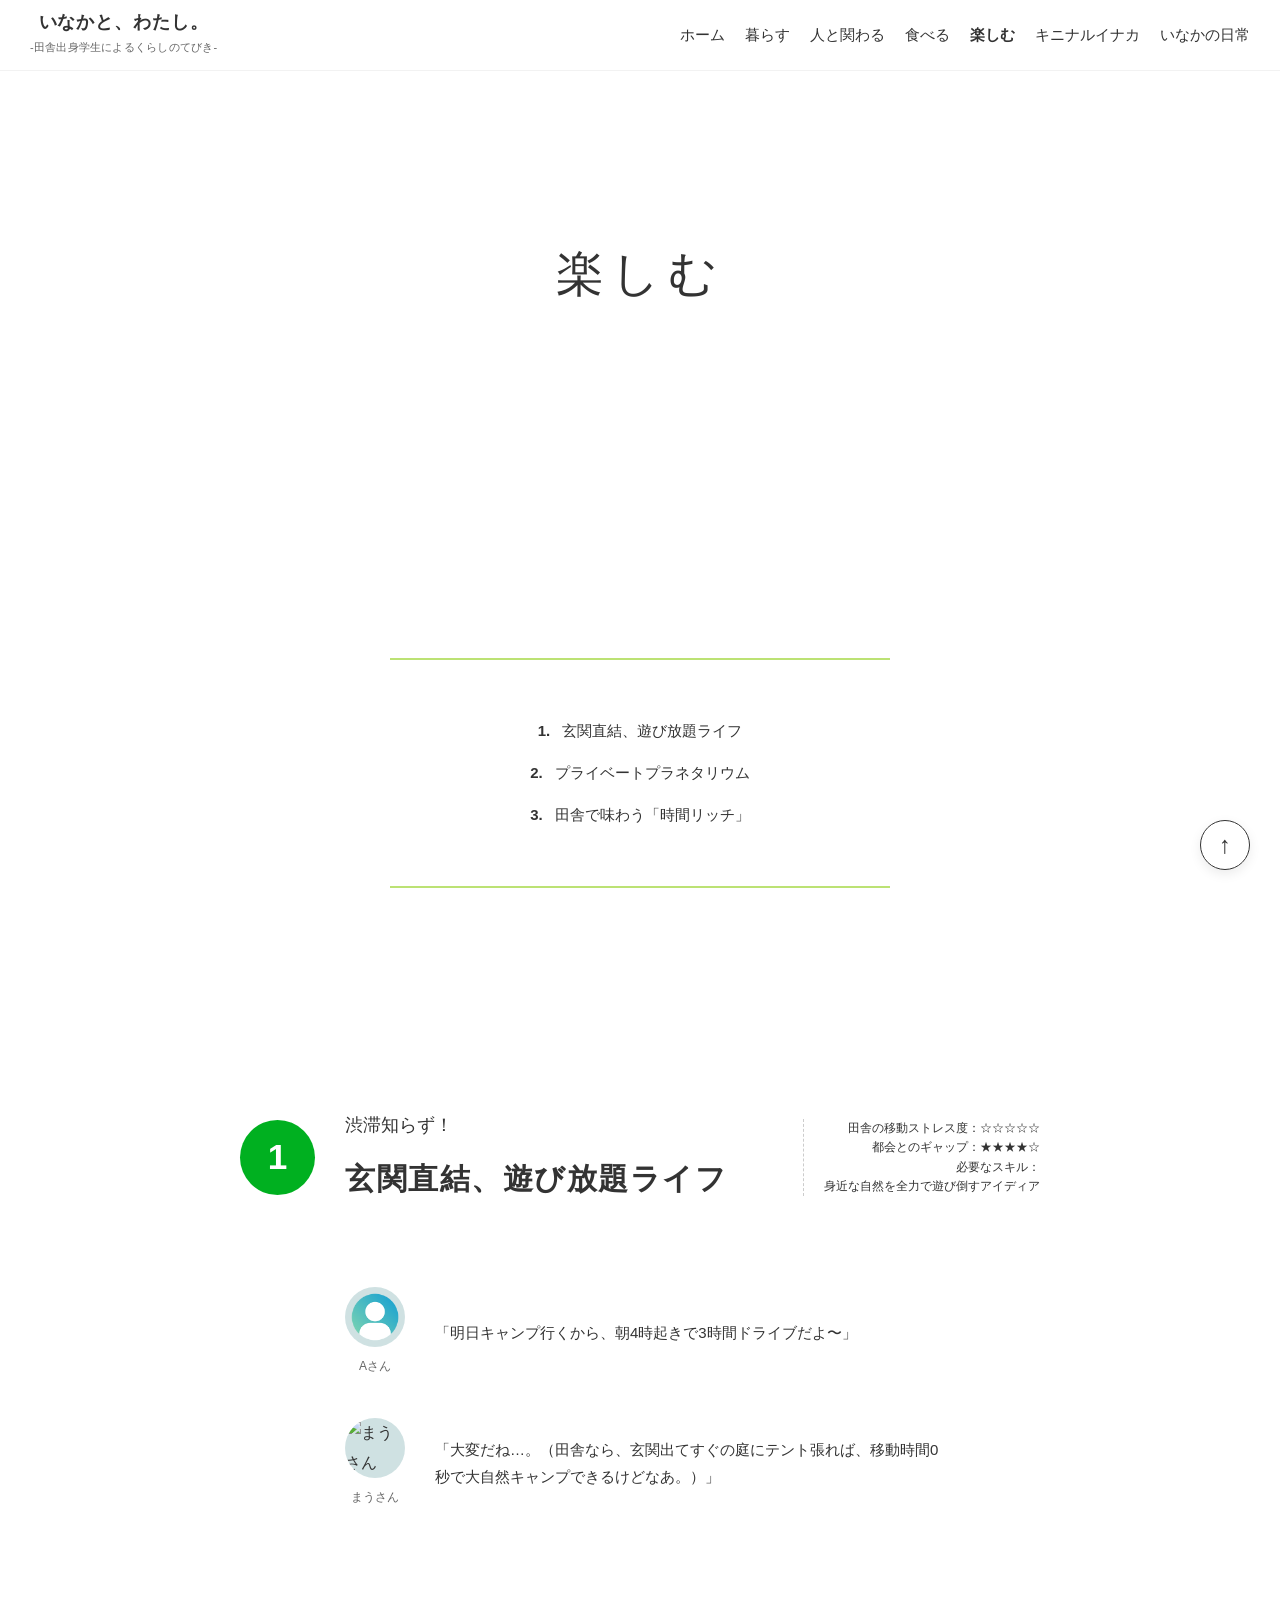
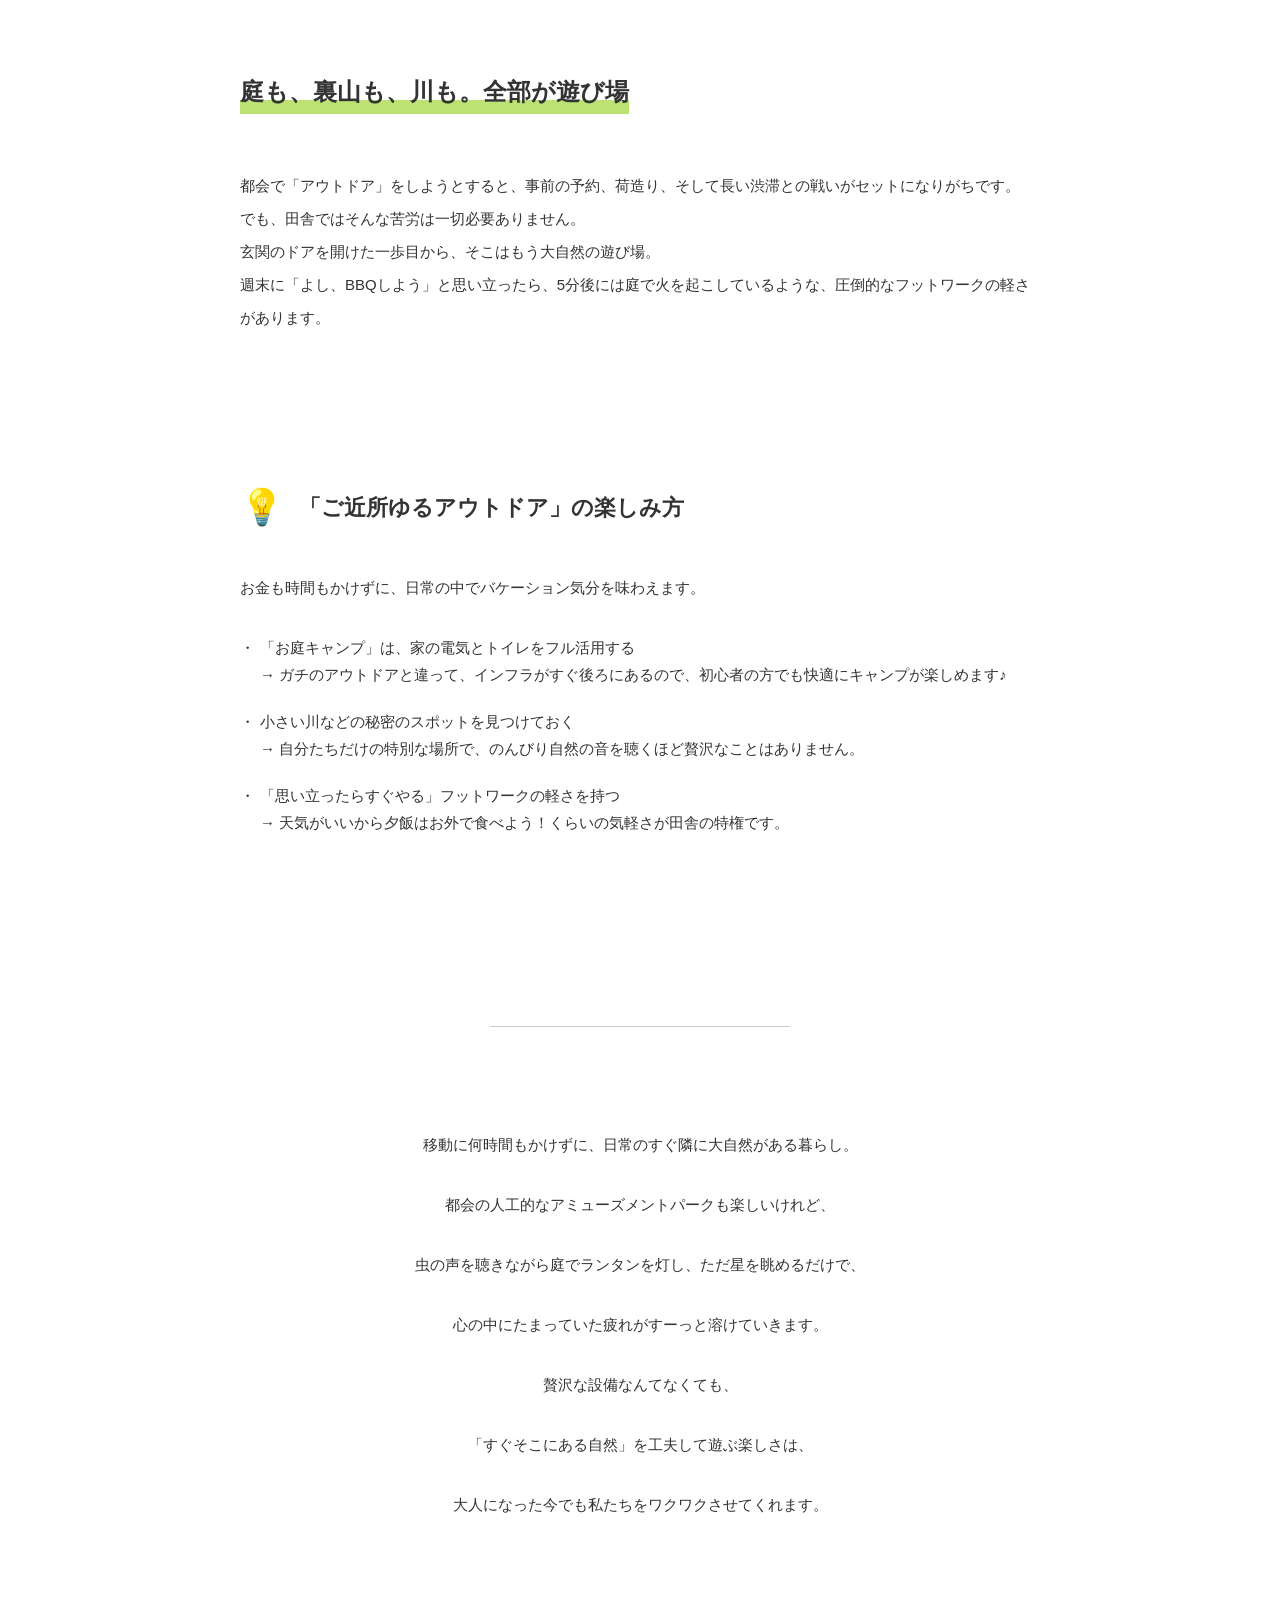
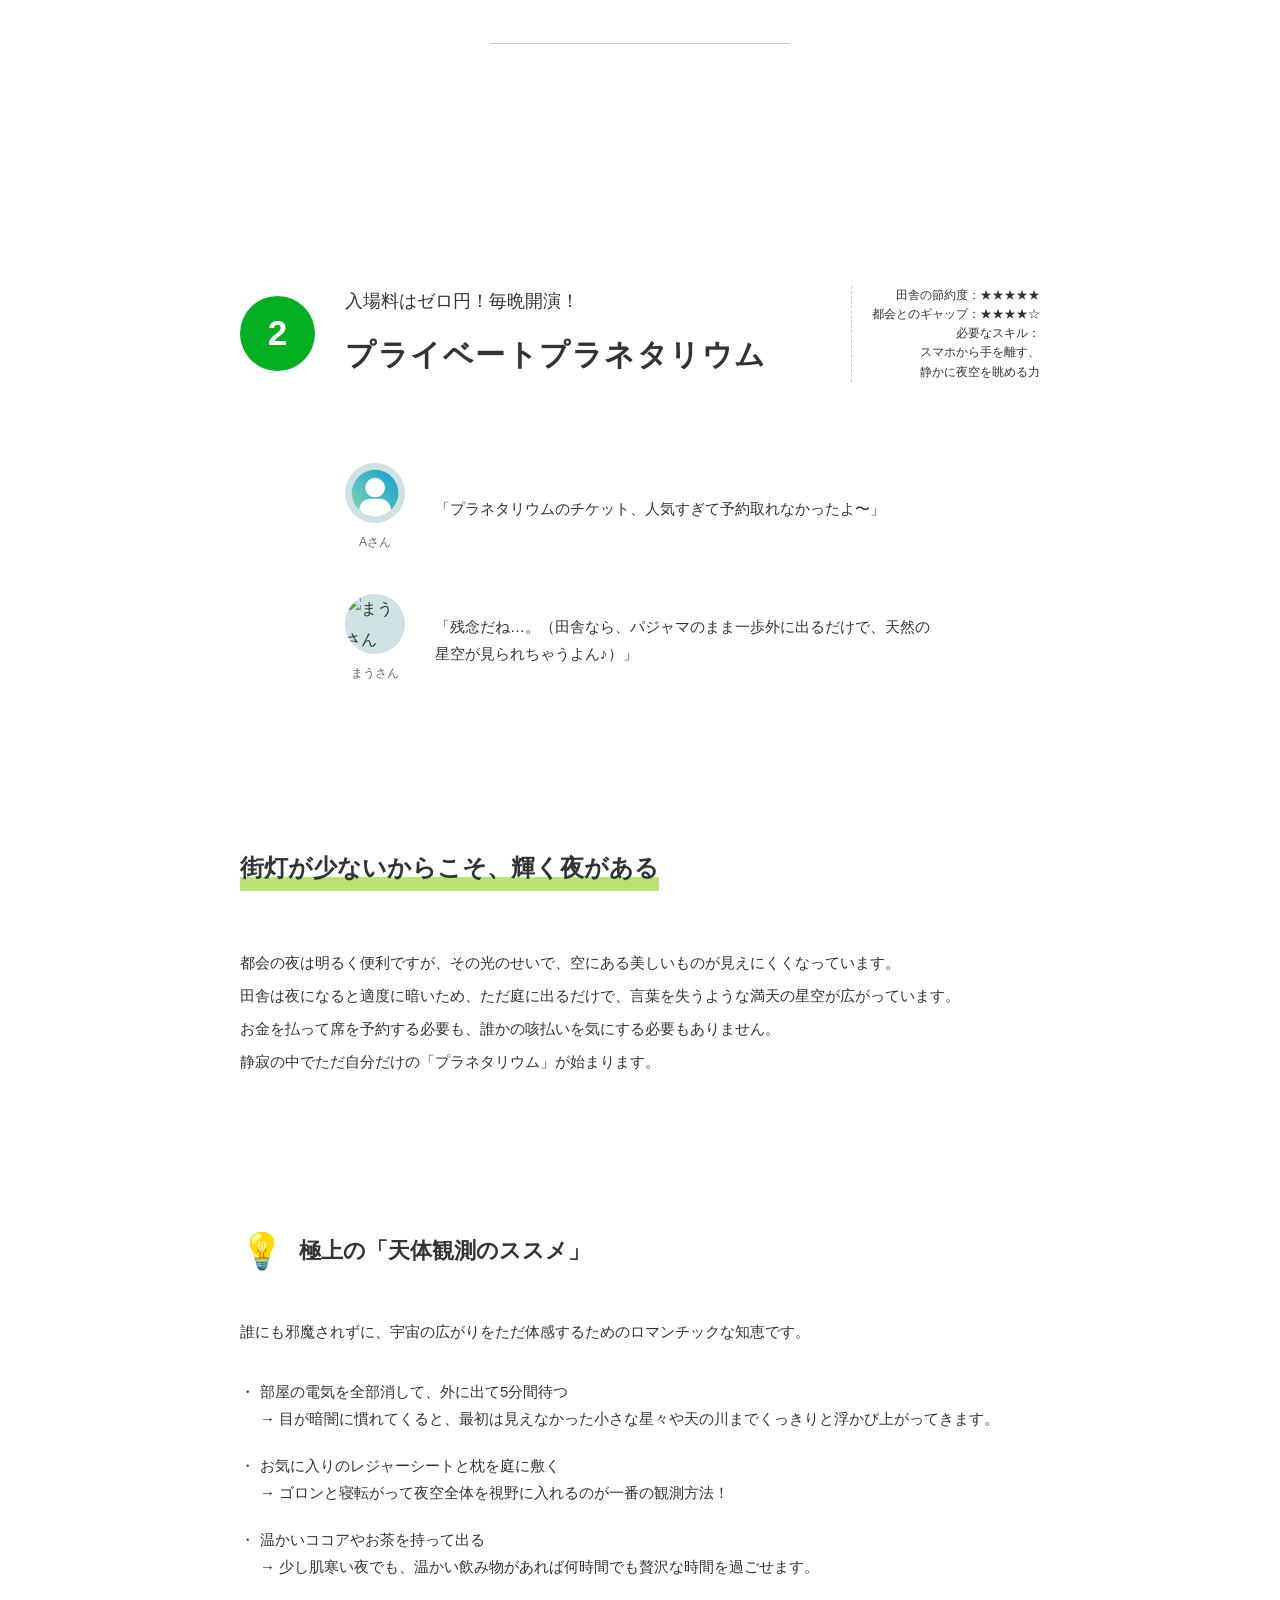
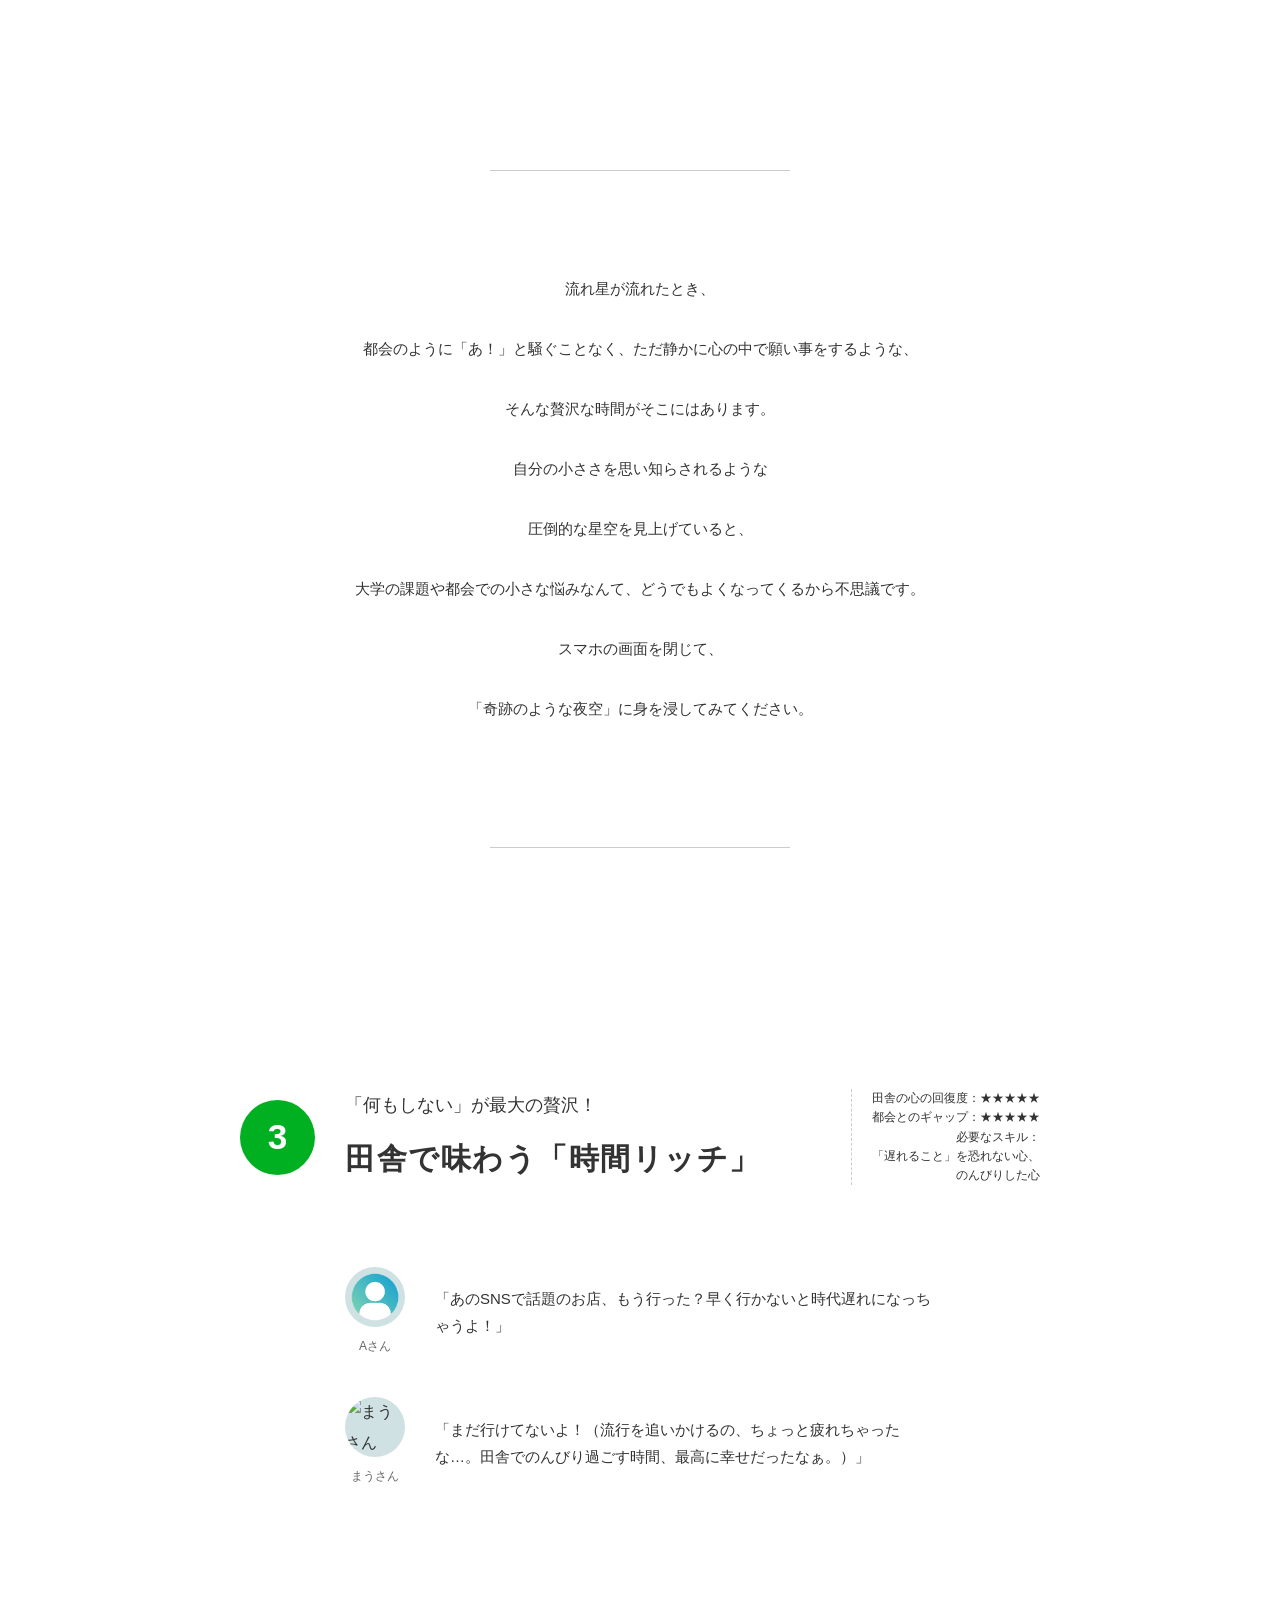
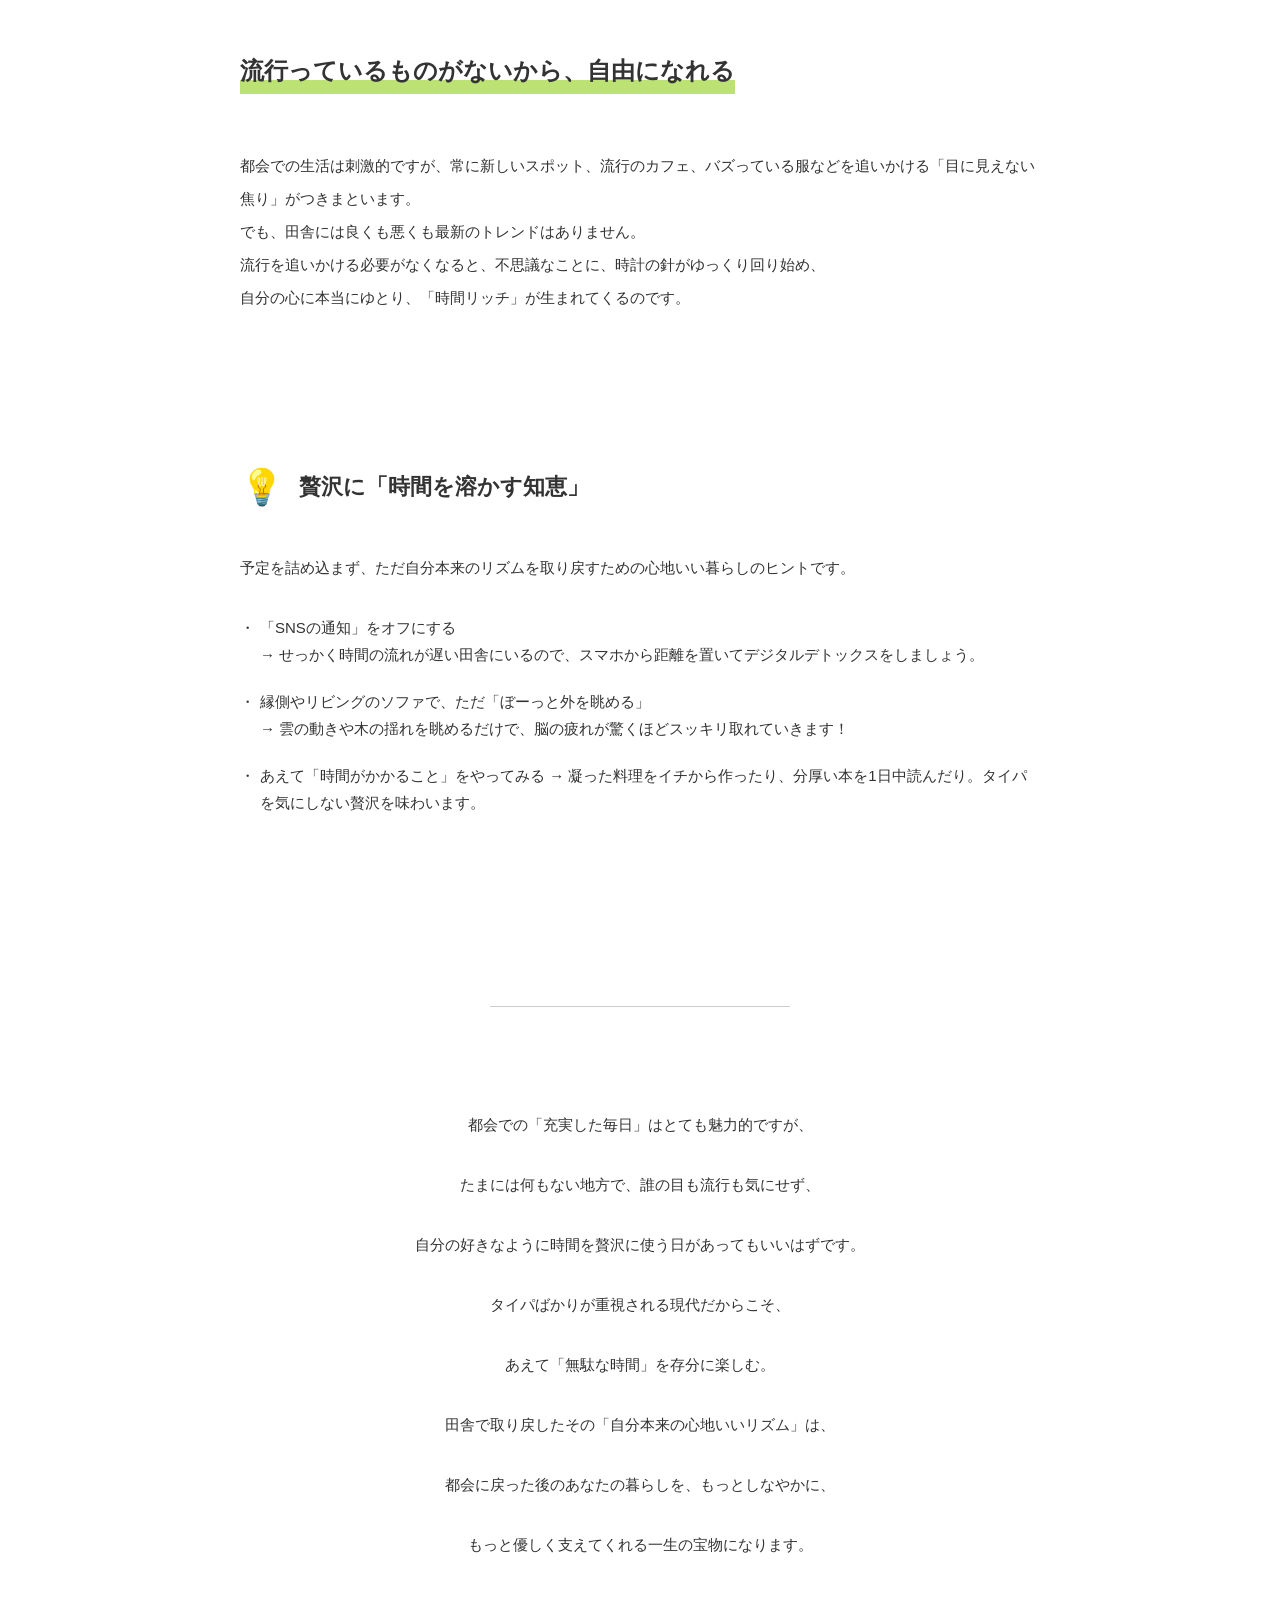
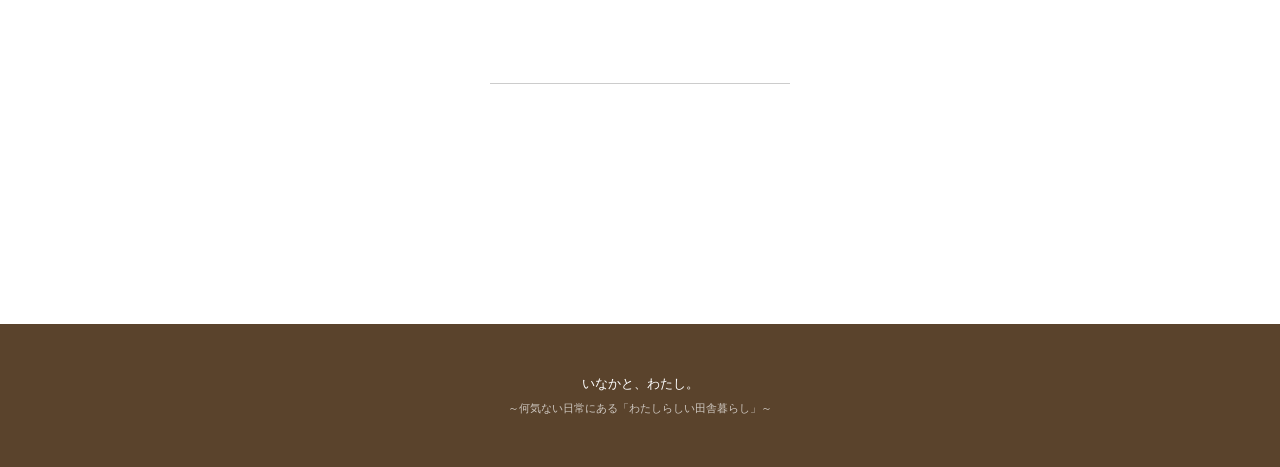
==== tanoshimu.html @ 53544d1b "Add files via upload" ====
<!DOCTYPE html>
<html lang="ja">

<head>
  <meta charset="UTF-8" />
  <meta name="viewport" content="width=device-width, initial-scale=1.0" />
  <title>楽しむ - いなかと、わたし。</title>
  <meta name="description" content="楽しむ" />
  <link rel="stylesheet" href="./css/common.css" />
  <link rel="stylesheet" href="./css/kurasu.css" />
</head>

<script>
  document.addEventListener("DOMContentLoaded", () => {
    const siteLogo = document.querySelector(".site-logo");
    const mainNav = document.querySelector(".main-nav");

    function checkNavigationLayout() {
      document.body.classList.remove("is-mobile-mode");
      const logoRight = siteLogo.getBoundingClientRect().right;
      const navLeft = mainNav.getBoundingClientRect().left;

      if (navLeft - logoRight < 30) {
        document.body.classList.add("is-mobile-mode");
      }
    }

    window.addEventListener("resize", checkNavigationLayout);
    checkNavigationLayout();
  });
</script>

<body>
  <!-- --- 1. Header Area --- -->
  <header class="site-header">
    <div class="site-header__inner">
      <h1 class="site-logo">
        <a href="index.html">
          <span class="site-logo__text">いなかと、わたし。</span>
          <span class="site-logo__subtext">-田舎出身学生によるくらしのてびき-</span>
        </a>
      </h1>

      <input type="checkbox" id="nav-toggle" class="visually-hidden" />
      <label for="nav-toggle" class="nav-toggle-open" aria-label="メニューを開く">
        <span></span><span></span><span></span>
      </label>

      <nav class="main-nav">
        <label for="nav-toggle" class="nav-toggle-close" aria-label="メニューを閉じる">✕</label>
        <ul class="nav-list">
          <li><a href="index.html" class="nav-list__link">ホーム</a></li>
          <li><a href="kurasu.html" class="nav-list__link">暮らす</a></li>
          <li><a href="hito.html" class="nav-list__link">人と関わる</a></li>
          <li><a href="taberu.html" class="nav-list__link">食べる</a></li>
          <li><a href="tanoshimu.html" class="nav-list__link current-page">楽しむ</a></li>
          <li><a href="kininaru.html" class="nav-list__link">キニナルイナカ</a></li>
          <li><a href="nichijo.html" class="nav-list__link">いなかの日常</a></li>
        </ul>
      </nav>
    </div>
  </header>

  <!-- --- 2. Main Content Area --- -->
  <main class="site-main">
    <section class="page-hero" style="background-image: linear-gradient(to bottom, rgba(255, 255, 255, 0) 0%, rgba(255, 255, 255, 1) 100%), url('img/3.JPG');">
  <h1 class="page-hero__title">楽しむ</h1>
</section>

    <div class="container">
      <!-- 目次セクション -->
      <div class="toc-block">
        <ul class="toc-list">
          <li><a href="#topic-1"><span>1.</span> 玄関直結、遊び放題ライフ </a></li>
          <li><a href="#topic-2"><span>2.</span> プライベートプラネタリウム</a></li>
          <li><a href="#topic-3"><span>3.</span> 田舎で味わう「時間リッチ」</a></li>
        </ul>
      </div>

      <!-- 記事コンテンツセクション全体 -->
      <section class="article-content-body">
        <!-- トピック1 -->
        <div id="topic-1" class="article-section">
          <div class="article-header">
            <div class="article-title-wrap">
              <div class="number-badge">1</div>
              <div class="article-title">
                <div class="article-title__sub">渋滞知らず！
                </div>
                <h3 class="article-title__main">玄関直結、遊び放題ライフ</h3>
              </div>
            </div>
            <div class="difficulty-badge">
              田舎の移動ストレス度：☆☆☆☆☆<br />
              都会とのギャップ：★★★★☆<br />
              必要なスキル：<br />身近な自然を全力で遊び倒すアイディア
            </div>
          </div>

          <div class="dialogue-section">
            <div class="dialogue-row">
              <!-- Aさん側 -->
              <div class="dialogue-user-wrap">
                <div class="dialogue-avatar"
                  style="overflow: hidden; display: flex; align-items: center; justify-content: center;">
                  <img src="img/icon.png" alt="Aさん" style="width: 100%; height: 100%; object-fit: cover;">
                </div>
                <span class="dialogue-name">Aさん</span>
              </div>
              <div class="dialogue-text">「明日キャンプ行くから、朝4時起きで3時間ドライブだよ〜」</div>
            </div>
            <div class="dialogue-row">
              <!-- まうさん側 -->
              <div class="dialogue-user-wrap">
                <div class="dialogue-avatar"
                  style="overflow: hidden; display: flex; align-items: center; justify-content: center;">
                  <img src="img/m1.JPG" alt="まうさん" style="width: 100%; height: 100%; object-fit: cover;">
                </div>
                <span class="dialogue-name">まうさん</span>
              </div>
              <div class="dialogue-text">「大変だね…。（田舎なら、玄関出てすぐの庭にテント張れば、移動時間0秒で大自然キャンプできるけどなあ。）」</div>
            </div>
          </div>

          <h4 class="highlight-heading">庭も、裏山も、川も。全部が遊び場</h4>
          <p class="article-text">
            都会で「アウトドア」をしようとすると、事前の予約、荷造り、そして長い渋滞との戦いがセットになりがちです。<br />
            でも、田舎ではそんな苦労は一切必要ありません。<br />
            玄関のドアを開けた一歩目から、そこはもう大自然の遊び場。<br />
            週末に「よし、BBQしよう」と思い立ったら、5分後には庭で火を起こしているような、圧倒的なフットワークの軽さがあります。
          </p>

          <div class="icon-heading">
            <span class="icon-heading__icon">💡</span>
            <h4 class="icon-heading__text">「ご近所ゆるアウトドア」の楽しみ方</h4>
          </div>
          <p class="article-text secondary-intro">
            お金も時間もかけずに、日常の中でバケーション気分を味わえます。
          </p>

          <ul class="custom-list">
            <li> 「お庭キャンプ」は、家の電気とトイレをフル活用する<br /> → ガチのアウトドアと違って、インフラがすぐ後ろにあるので、初心者の方でも快適にキャンプが楽しめます♪</li>
            <li> 小さい川などの秘密のスポットを見つけておく<br /> → 自分たちだけの特別な場所で、のんびり自然の音を聴くほど贅沢なことはありません。</li>
            <li> 「思い立ったらすぐやる」フットワークの軽さを持つ<br /> → 天気がいいから夕飯はお外で食べよう！くらいの気軽さが田舎の特権です。</li>
          </ul>

          <hr class="thin-separator" aria-hidden="true" />

          <div class="epilogue-block">
            <p>移動に何時間もかけずに、日常のすぐ隣に大自然がある暮らし。</p>
            <p>都会の人工的なアミューズメントパークも楽しいけれど、</p>
            <p>虫の声を聴きながら庭でランタンを灯し、ただ星を眺めるだけで、 </p>
            <p>心の中にたまっていた疲れがすーっと溶けていきます。</p>
            <p>贅沢な設備なんてなくても、</p>
            <p>「すぐそこにある自然」を工夫して遊ぶ楽しさは、</p>
            <p>大人になった今でも私たちをワクワクさせてくれます。</p>
          </div>
          <hr class="thin-separator" aria-hidden="true" />
        </div>

        <div id="topic-2" class="article-section">
          <div class="article-header">
            <div class="article-title-wrap">
              <div class="number-badge">2</div>
              <div class="article-title">
                <div class="article-title__sub">入場料はゼロ円！毎晩開演！</div>
                <h3 class="article-title__main">プライベートプラネタリウム</h3>
              </div>
            </div>
            <div class="difficulty-badge">
              田舎の節約度：★★★★★<br />
              都会とのギャップ：★★★★☆<br />
              必要なスキル：<br />
              スマホから手を離す、<br />
              静かに夜空を眺める力
            </div>
          </div>

          <div class="dialogue-section">
            <div class="dialogue-row">
              <!-- Aさん側 -->
              <div class="dialogue-user-wrap">
                <div class="dialogue-avatar"
                  style="overflow: hidden; display: flex; align-items: center; justify-content: center;">
                  <img src="img/icon.png" alt="Aさん" style="width: 100%; height: 100%; object-fit: cover;">
                </div>
                <span class="dialogue-name">Aさん</span>
              </div>
              <div class="dialogue-text">「プラネタリウムのチケット、人気すぎて予約取れなかったよ〜」</div>
            </div>
            <div class="dialogue-row">
              <!-- まうさん側 -->
              <div class="dialogue-user-wrap">
                <div class="dialogue-avatar"
                  style="overflow: hidden; display: flex; align-items: center; justify-content: center;">
                  <img src="img/m1.JPG" alt="まうさん" style="width: 100%; height: 100%; object-fit: cover;">
                </div>
                <span class="dialogue-name">まうさん</span>
              </div>
              <div class="dialogue-text">「残念だね…。（田舎なら、パジャマのまま一歩外に出るだけで、天然の星空が見られちゃうよん♪）」</div>
            </div>
          </div>

          <h4 class="highlight-heading">街灯が少ないからこそ、輝く夜がある</h4>
          <p class="article-text">
            都会の夜は明るく便利ですが、その光のせいで、空にある美しいものが見えにくくなっています。<br />
            田舎は夜になると適度に暗いため、ただ庭に出るだけで、言葉を失うような満天の星空が広がっています。<br />
            お金を払って席を予約する必要も、誰かの咳払いを気にする必要もありません。<br />
            静寂の中でただ自分だけの「プラネタリウム」が始まります。
          </p>

          <div class="icon-heading">
            <span class="icon-heading__icon">💡</span>
            <h4 class="icon-heading__text">極上の「天体観測のススメ」</h4>
          </div>
          <p class="article-text secondary-intro">
            誰にも邪魔されずに、宇宙の広がりをただ体感するためのロマンチックな知恵です。
          </p>

          <ul class="custom-list">
            <li> 部屋の電気を全部消して、外に出て5分間待つ<br /> → 目が暗闇に慣れてくると、最初は見えなかった小さな星々や天の川までくっきりと浮かび上がってきます。</li>
            <li> お気に入りのレジャーシートと枕を庭に敷く<br /> → ゴロンと寝転がって夜空全体を視野に入れるのが一番の観測方法！</li>
            <li>温かいココアやお茶を持って出る<br /> → 少し肌寒い夜でも、温かい飲み物があれば何時間でも贅沢な時間を過ごせます。</li>
          </ul>

          <hr class="thin-separator" aria-hidden="true" />

          <div class="epilogue-block">
            <p>流れ星が流れたとき、</p>
            <p>都会のように「あ！」と騒ぐことなく、ただ静かに心の中で願い事をするような、</p>
            <p>そんな贅沢な時間がそこにはあります。</p>
            <p>自分の小ささを思い知らされるような</p>
            <p>圧倒的な星空を見上げていると、</p>
            <p>大学の課題や都会での小さな悩みなんて、どうでもよくなってくるから不思議です。</p>
            <p>スマホの画面を閉じて、</p>
            <p>「奇跡のような夜空」に身を浸してみてください。</p>
          </div>
          <hr class="thin-separator" aria-hidden="true" />
        </div>

        <div id="topic-3" class="article-section">
          <div class="article-header">
            <div class="article-title-wrap">
              <div class="number-badge">3</div>
              <div class="article-title">
                <div class="article-title__sub">「何もしない」が最大の贅沢！</div>
                <h3 class="article-title__main">田舎で味わう「時間リッチ」</h3>
              </div>
            </div>
            <div class="difficulty-badge">
              田舎の心の回復度：★★★★★<br />
              都会とのギャップ：★★★★★<br />
              必要なスキル：<br />「遅れること」を恐れない心、<br />のんびりした心
            </div>
          </div>

          <div class="dialogue-section">
            <div class="dialogue-row">
              <!-- Aさん側 -->
              <div class="dialogue-user-wrap">
                <div class="dialogue-avatar"
                  style="overflow: hidden; display: flex; align-items: center; justify-content: center;">
                  <img src="img/icon.png" alt="Aさん" style="width: 100%; height: 100%; object-fit: cover;">
                </div>
                <span class="dialogue-name">Aさん</span>
              </div>
              <div class="dialogue-text">「あのSNSで話題のお店、もう行った？早く行かないと時代遅れになっちゃうよ！」</div>
            </div>
            <div class="dialogue-row">
              <!-- まうさん側 -->
              <div class="dialogue-user-wrap">
                <div class="dialogue-avatar"
                  style="overflow: hidden; display: flex; align-items: center; justify-content: center;">
                  <img src="img/m1.JPG" alt="まうさん" style="width: 100%; height: 100%; object-fit: cover;">
                </div>
                <span class="dialogue-name">まうさん</span>
              </div>
              <div class="dialogue-text">「まだ行けてないよ！（流行を追いかけるの、ちょっと疲れちゃったな…。田舎でのんびり過ごす時間、最高に幸せだったなぁ。）」</div>
            </div>
          </div>

          <h4 class="highlight-heading">流行っているものがないから、自由になれる</h4>
          <p class="article-text">
            都会での生活は刺激的ですが、常に新しいスポット、流行のカフェ、バズっている服などを追いかける「目に見えない焦り」がつきまといます。<br />
            でも、田舎には良くも悪くも最新のトレンドはありません。<br />
            流行を追いかける必要がなくなると、不思議なことに、時計の針がゆっくり回り始め、<br />
            自分の心に本当にゆとり、「時間リッチ」が生まれてくるのです。
          </p>

          <div class="icon-heading">
            <span class="icon-heading__icon">💡</span>
            <h4 class="icon-heading__text">贅沢に「時間を溶かす知恵」</h4>
          </div>
          <p class="article-text secondary-intro">
            予定を詰め込まず、ただ自分本来のリズムを取り戻すための心地いい暮らしのヒントです。
          </p>

          <ul class="custom-list">
            <li> 「SNSの通知」をオフにする<br /> → せっかく時間の流れが遅い田舎にいるので、スマホから距離を置いてデジタルデトックスをしましょう。</li>
            <li> 縁側やリビングのソファで、ただ「ぼーっと外を眺める」<br /> → 雲の動きや木の揺れを眺めるだけで、脳の疲れが驚くほどスッキリ取れていきます！</li>
            <li> あえて「時間がかかること」をやってみる → 凝った料理をイチから作ったり、分厚い本を1日中読んだり。タイパを気にしない贅沢を味わいます。</li>
          </ul>

          <hr class="thin-separator" aria-hidden="true" />

          <div class="epilogue-block">
            <p>都会での「充実した毎日」はとても魅力的ですが、</p>
            <p>たまには何もない地方で、誰の目も流行も気にせず、</p>
            <p>自分の好きなように時間を贅沢に使う日があってもいいはずです。 </p>
            <p>タイパばかりが重視される現代だからこそ、</p>
            <p>あえて「無駄な時間」を存分に楽しむ。</p>
            <p>田舎で取り戻したその「自分本来の心地いいリズム」は、</p>
            <p>都会に戻った後のあなたの暮らしを、もっとしなやかに、</p>
            <p>もっと優しく支えてくれる一生の宝物になります。</p>
          </div>
          <hr class="thin-separator" aria-hidden="true" />
        </div>

      </section>

      <!-- ページトップへ戻るボタン -->
      <a href="#" class="btn-to-top" aria-label="ページトップへ戻る">↑</a>
    </div>
  </main>

  <!-- --- 3. Footer Area --- -->
  <footer class="site-footer">
    <div class="container">
      <div class="footer-logo">
        <span class="footer-logo__text">いなかと、わたし。</span>
        <span class="footer-logo__text-small">～何気ない日常にある「わたしらしい田舎暮らし」～</span>
      </div>
    </div>
  </footer>
</body>

</html>
---- css/common.css ----
@charset "UTF-8";

/* ==========================================================================
   1. Base Styles (全体設定)
   ========================================================================== */
:root {
  --color-text-main: #333333;
  --color-text-sub: #666666;
  --color-bg-main: #ffffff;
  --color-bg-dark: #777777;
  --color-placeholder: #d9d9d9;
  --color-ui-dark: #333333;

  --font-family-base: "游ゴシック体", YuGothic, "游ゴシック Medium", "Yu Gothic Medium", "游ゴシック", "Yu Gothic", sans-serif;
  --font-size-base: 16px;
  --line-height-base: 1.8;
  --line-height-heading: 1.4;

  --space-section: 140px;
  --space-content: 60px;
  --space-text: 32px;
}

/* 🌟文字がぶつかってスマホモードになったら、余白をスマホ用に一括縮小 */
body.is-mobile-mode {
  --space-section: 90px;
  --space-content: 24px;
  --space-text: 20px;
}

html {
  box-sizing: border-box;
  font-size: var(--font-size-base);
  scroll-behavior: smooth;
  overflow-x: hidden;
}

*,
*:before,
*:after {
  box-sizing: inherit;
}

body {
  margin: 0;
  padding: 0;
  font-family: var(--font-family-base);
  color: var(--color-text-main);
  background-color: var(--color-bg-main);
  line-height: var(--line-height-base);
  -webkit-font-smoothing: antialiased;
  overflow-x: hidden;
}

.visually-hidden {
  position: absolute;
  width: 1px;
  height: 1px;
  padding: 0;
  margin: -1px;
  overflow: hidden;
  clip: rect(0, 0, 0, 0);
  border: 0;
}

.container {
  max-width: 1100px;
  margin: 0 auto;
  padding: 0 var(--space-content);
  width: 100%;
}


/* ==========================================================================
   2. Header & Hamburger Navigation (ヘッダー基本設定)
   ========================================================================== */
.site-header {
  width: 100%;
  border-bottom: 1px solid rgba(0, 0, 0, 0.05);
  position: fixed;
  top: 0;
  left: 0;
  background-color: #ffffff;
  z-index: 1000;
}

.site-header__inner {
  height: 70px;
  display: flex;
  justify-content: space-between;
  align-items: center;
  padding-left: 30px;
  padding-right: 30px;
}

body.is-mobile-mode .site-header__inner {
  padding-left: 20px;
  padding-right: 20px;
}

/* --- ロゴ --- */
.site-logo {
  margin: 0;
  transition: opacity 0.2s ease;
}

.site-logo a {
  display: flex;
  flex-direction: column;
  align-items: center;
  text-align: center;
  text-decoration: none;
  color: var(--color-text-main);
}

.site-logo__text {
  font-weight: bold;
  font-size: 1.125rem;
  letter-spacing: 0.05em;
  line-height: 1.2;
}

.site-logo__subtext {
  font-size: 0.6875rem;
  font-weight: normal;
  color: var(--color-text-sub);
  margin-top: 4px;
  letter-spacing: 0.02em;
}

/* --- 通常時のナビゲーション（基本はPC用の横並び） --- */
.nav-toggle,
.nav-toggle-open,
.nav-toggle-close {
  display: none !important;
}

.main-nav {
  position: static;
  width: auto;
  height: auto;
  background-color: transparent;
  transform: none;
  opacity: 1;
  visibility: visible;
  padding: 0;
  overflow-y: visible;
}

.nav-list {
  display: flex;
  flex-direction: row;
  align-items: center;
  gap: 20px;
  list-style: none;
  margin: 0;
  padding: 0;
}

.nav-list__link {
  text-decoration: none;
  color: var(--color-text-main);
  font-size: 0.9375rem;
  white-space: nowrap;
}

/* ==========================================================================
   他ページ（kurasu.css）から移行したトップ戻るボタン
   ========================================================================== */
.btn-to-top {
  position: fixed;
  right: 30px;
  bottom: 30px;
  z-index: 999;
  display: flex;
  align-items: center;
  justify-content: center;
  width: 50px;
  height: 50px;
  border-radius: 50%;
  border: 1px solid var(--color-ui-dark);
  background-color: rgba(255, 255, 255, 0.9);
  color: var(--color-ui-dark);
  font-size: 1.5rem;
  font-weight: bold;
  text-decoration: none;
  transition: all 0.3s ease;
  cursor: pointer;
  box-shadow: 0 4px 12px rgba(0, 0, 0, 0.08);
}

.btn-to-top:hover {
  background-color: var(--color-ui-dark);
  color: #ffffff;
  transform: translateY(-4px);
  box-shadow: 0 6px 16px rgba(0, 0, 0, 0.15);
}
---- css/kurasu.css ----
@charset "UTF-8";

/* ==========================================================================
   1. 全体設定・共通の変数
   ========================================================================== */
:root {
  --color-text-main: #333333;
  --color-text-sub: #666666;
  --color-bg-main: #ffffff;
  --color-ui-dark: #333333;
  --font-family-base: "游ゴシック体", YuGothic, "游ゴシック Medium", "Yu Gothic Medium", "游ゴシック", "Yu Gothic", sans-serif;
}

html {
  box-sizing: border-box;
  font-size: 16px;
  scroll-behavior: smooth;
  scroll-padding-top: 100px;
  overflow-x: hidden;
}

*,
*:before,
*:after {
  box-sizing: inherit;
}

body {
  margin: 0;
  padding: 0;
  font-family: var(--font-family-base);
  color: var(--color-text-main);
  background-color: var(--color-bg-main);
  line-height: 1.9;
  -webkit-font-smoothing: antialiased;
  overflow-x: hidden;
}

.visually-hidden {
  position: absolute;
  width: 1px;
  height: 1px;
  padding: 0;
  margin: -1px;
  overflow: hidden;
  clip: rect(0, 0, 0, 0);
  border: 0;
}

.container {
  max-width: 1000px;
  margin: 0 auto;
  padding: 0 80px;
  width: 100%;
}

body.is-mobile-mode .container {
  padding: 0 32px !important;
}

/* ==========================================================================
   2. ヘッダー (共通)
   ========================================================================== */
.site-header {
  width: 100%;
  border-bottom: 1px solid rgba(0, 0, 0, 0.05);
  position: fixed;
  top: 0;
  left: 0;
  background-color: #ffffff;
  z-index: 1000;
}

.site-header__inner {
  height: 70px;
  display: flex;
  justify-content: space-between;
  align-items: center;
  padding-left: 30px;
  padding-right: 30px;
}

body.is-mobile-mode .site-header__inner {
  padding-left: 20px;
  padding-right: 20px;
}

.site-logo {
  margin: 0;
  transition: opacity 0.2s ease;
}

.site-logo a {
  display: flex;
  flex-direction: column;
  align-items: center;
  text-align: center;
  text-decoration: none;
  color: var(--color-text-main);
}

.site-logo__text {
  font-weight: bold;
  font-size: 1.125rem;
  letter-spacing: 0.05em;
  line-height: 1.2;
}

.site-logo__subtext {
  font-size: 0.6875rem;
  font-weight: normal;
  color: var(--color-text-sub);
  margin-top: 4px;
  letter-spacing: 0.02em;
}

.nav-toggle,
.nav-toggle-open,
.nav-toggle-close {
  display: none !important;
}

.main-nav {
  position: static;
  width: auto;
  height: auto;
  background-color: transparent;
  opacity: 1;
  visibility: visible;
}

.nav-list {
  display: flex;
  flex-direction: row;
  align-items: center;
  gap: 20px;
  list-style: none;
  margin: 0;
  padding: 0;
}

.nav-list__link {
  text-decoration: none;
  color: var(--color-text-main);
  font-size: 0.9375rem;
  white-space: nowrap;
}

.current-page {
  font-weight: bold;
}

/* ==========================================================================
   3. 「暮らす」ページ・他共通のレイアウト＆装飾
   ========================================================================== */
.site-main {
  margin-top: 70px;
}

/* ページタイトル */
.page-hero {
  /* 🛠️ HTML側で指定するため、ここにあった background: url(...) の記述を消去 */
  background-size: cover;
  background-position: center;
  background-repeat: no-repeat;
  padding: 180px 20px 180px;
  text-align: center;
}

.page-hero__title {
  font-size: 3rem;
  font-weight: normal;
  letter-spacing: 0.15em;
  margin: 0;
  color: var(--color-text-main);
  line-height: 1;
}

/* 目次ブロック */
.toc-block {
  max-width: 500px;
  margin: 180px auto 220px !important;
  padding: 50px 20px;
  border-top: 2px solid #bce274;
  border-bottom: 2px solid #bce274;
  text-align: center;
}

.toc-list {
  list-style: none;
  padding: 0;
  margin: 0;
  font-size: 0.9375rem;
  line-height: 2.8;
}

.toc-list li a {
  text-decoration: none;
  color: var(--color-text-main);
  transition: opacity 0.2s ease, color 0.2s ease;
  display: block;
}

.toc-list li a:hover {
  opacity: 0.6;
  color: #8bb334;
}

.toc-list li span {
  font-weight: bold;
  margin-right: 8px;
}

/* 記事全体の幅と余白調整 */
.article-content-body {
  max-width: 800px;
  margin: 0 auto;
}

/* 各トピック（章）のまとまり */
.article-section {
  margin-bottom: 240px;
}

/* 記事ヘッダーエリア */
.article-header {
  display: flex;
  align-items: center;
  justify-content: space-between;
  margin-top: 60px;
  margin-bottom: 80px;
  gap: 30px;
}

.article-title-wrap {
  display: flex;
  align-items: center;
  gap: 30px;
}

.number-badge {
  background-color: #00b020;
  color: #ffffff;
  font-size: 2.2rem;
  font-weight: bold;
  width: 75px;
  height: 75px;
  border-radius: 50%;
  display: flex;
  align-items: center;
  justify-content: center;
  flex-shrink: 0;
}

.article-title {
  text-align: left;
  margin: 0;
}

.article-title__sub {
  font-size: 1.125rem;
  margin-bottom: 8px;
  font-weight: normal;
}

.article-title__main {
  font-size: 1.875rem;
  font-weight: bold;
  letter-spacing: 0.05em;
  margin: 0;
}

/* 右側の難易度バッジ情報 */
.difficulty-badge {
  font-size: 0.75rem;
  line-height: 1.6;
  text-align: right;
  color: #333;
  border-left: 1px dashed #ccc;
  padding-left: 20px;
  flex-shrink: 0;
}

/* 会話風ブロック */
.dialogue-section {
  max-width: 600px;
  margin: 80px auto;
  display: flex;
  flex-direction: column;
  gap: 40px;
}

.dialogue-row {
  display: flex;
  align-items: center;
  gap: 25px;
}

.dialogue-user-wrap {
  display: flex;
  flex-direction: column;
  align-items: center;
  gap: 8px;
  flex-shrink: 0;
  width: 70px;
}

.dialogue-avatar {
  width: 60px;
  height: 60px;
  background-color: #55959a48;
  border-radius: 50%;
}

.dialogue-name {
  font-size: 0.75rem;
  color: var(--color-text-sub);
  text-align: center;
  white-space: nowrap;
}

.dialogue-text {
  font-size: 0.9375rem;
  color: var(--color-text-main);
  text-align: left;
  line-height: 1.8;
}

/* 緑のアンダーライン付きの見出し */
.highlight-heading {
  font-size: 1.5rem;
  text-align: left;
  margin: 80px 0 40px;
  display: inline-block;
  background: linear-gradient(transparent 70%, #bce274 70%);
}

/* 本文テキスト */
.article-text {
  font-size: 0.9375rem;
  color: var(--color-text-main);
  text-align: left;
  line-height: 2.2;
  margin-bottom: 40px;
}

/* 生存戦略の見出し */
.icon-heading {
  display: flex;
  align-items: center;
  gap: 15px;
  font-size: 1.25rem;
  margin: 140px 0 30px !important;
  text-align: left;
}

.icon-heading__icon {
  font-size: 2.2rem;
}

.icon-heading__text {
  margin: 0;
  font-size: 1.375rem;
  font-weight: bold;
}

.secondary-intro {
  margin-bottom: 30px;
}

/* 箇条書きリスト */
.custom-list {
  list-style: none;
  padding: 0;
  margin: 0 0 190px 0 !important;
  text-align: left;
  font-size: 0.9375rem;
  display: flex;
  flex-direction: column;
  gap: 20px;
}

.custom-list li {
  position: relative;
  padding-left: 20px;
  line-height: 1.8;
}

.custom-list li::before {
  content: "・";
  position: absolute;
  left: 0;
  color: var(--color-text-main);
}

/* 細いグレーの区切り線 */
.thin-separator {
  width: 300px;
  height: 1px;
  background-color: #cccccc;
  margin: 120px auto 80px !important;
  border: none;
}

/* エピローグ・まとめエリア */
.epilogue-block {
  max-width: 650px;
  margin: 100px auto 100px;
  text-align: center;
  font-size: 0.9375rem;
  color: var(--color-text-main);
}

.epilogue-block p {
  display: block;
  text-align: center;
  line-height: 2.4;
  margin-top: 0;
  margin-bottom: 24px;
}

.epilogue-block p:last-child {
  margin-bottom: 0;
}

/* ページトップへ戻るボタン */
.btn-to-top {
  position: fixed;
  right: 30px;
  bottom: 30px;
  z-index: 999;
  display: flex;
  align-items: center;
  justify-content: center;
  width: 50px;
  height: 50px;
  border-radius: 50%;
  border: 1px solid var(--color-ui-dark);
  background-color: rgba(255, 255, 255, 0.9);
  color: var(--color-ui-dark);
  font-size: 1.5rem;
  font-weight: bold;
  text-decoration: none;
  transition: all 0.3s ease;
  cursor: pointer;
  box-shadow: 0 4px 12px rgba(0, 0, 0, 0.08);
}

.btn-to-top:hover {
  background-color: var(--color-ui-dark);
  color: #ffffff;
  transform: translateY(-4px);
  box-shadow: 0 6px 16px rgba(0, 0, 0, 0.15);
}

/* ==========================================================================
   4. フッター (共通)
   ========================================================================== */
.site-footer {
  background-color:#5a432c;
;
;
  color: #ffffff;
  padding: 50px 0;
  width: 100%;
}

.footer-logo {
  text-align: center;
  font-size: 0.8125rem;
  line-height: 1.6;
  padding: 0 15px;
}

.footer-logo__text-small {
  font-size: 0.6875rem;
  margin-top: 5px;
  display: block;
  opacity: 0.7;
}

/* ==========================================================================
   5. スマホ・レスポンシブ表示の一括制御ブロック
   ========================================================================== */
body.is-mobile-mode {
  .container {
    padding: 0 32px !important;
  }

  .site-header__inner {
    padding-left: 20px !important;
    padding-right: 20px !important;
  }

  .nav-toggle-open {
    right: 20px !important;
  }

  .article-content-body {
    width: 100% !important;
    max-width: 100% !important;
    overflow-x: hidden !important;
  }

  .dialogue-section {
    padding: 0 10px;
    max-width: 100% !important;
    overflow: hidden;
  }

  .epilogue-block {
    padding: 20px 15px !important;
    max-width: 100% !important;
    box-sizing: border-box;
  }

  /* ハンバーバーメニュー制御 */
  .nav-toggle-open {
    display: flex !important;
    flex-direction: column;
    justify-content: space-between;
    width: 30px;
    height: 22px;
    cursor: pointer;
    position: absolute;
    top: 50%;
    transform: translateY(-50%);
    z-index: 10001;
  }

  .nav-toggle-open span {
    display: block;
    width: 100%;
    height: 3px;
    background-color: var(--color-text-main);
    border-radius: 2px;
  }

  .main-nav {
    position: fixed;
    top: 0;
    left: 0;
    width: 100vw;
    height: 100vh;
    background-color: #ffffff;
    z-index: 99999;
    transform: translateX(100%);
    opacity: 0;
    visibility: hidden;
    transition: none;
    display: flex;
    justify-content: center;
    align-items: center;
  }

  .nav-list {
    flex-direction: column;
    align-items: center;
    justify-content: center;
    gap: 32px;
    width: 100%;
  }

  .nav-list__link {
    font-size: 1.5rem;
  }

  #nav-toggle:checked~.main-nav {
    opacity: 1;
    visibility: visible;
    transform: translateX(0);
    transition: transform 0.3s ease, opacity 0.3s ease;
  }

  #nav-toggle:checked~.nav-toggle-open {
    display: none !important;
  }

  #nav-toggle:checked~.main-nav .nav-toggle-close {
    display: flex !important;
    justify-content: center;
    align-items: center;
    position: absolute;
    top: 20px;
    right: 20px;
    width: 44px;
    height: 44px;
    font-size: 32px;
    color: #000000;
    cursor: pointer;
  }

  #nav-toggle:checked~.site-logo {
    opacity: 0 !important;
    visibility: hidden !important;
  }

  /* 記事エリアのスマホ調整 */
  .article-header {
    flex-direction: column;
    align-items: flex-start;
    gap: 20px;
  }

  .article-title__main {
    font-size: clamp(1.3rem, 6vw, 1.6rem);
  }

  .number-badge {
    width: 50px;
    height: 50px;
    font-size: 1.5rem;
  }

  /* スマホ版のヒーロー画像調整 */
  .page-hero {
    /* 🛠️ ここにあった background-image の打ち消し(!important)を削除 */
    padding: 90px 20px 90px !important;
  }

  .page-hero__title {
    font-size: 2.2rem;
  }

  .btn-to-top {
    right: 20px;
    bottom: 20px;
    width: 44px;
    height: 44px;
    font-size: 1.25rem;
  }

  .epilogue-block p,
  .epilogue-block text,
  .epilogue-text {
    font-size: 0.88rem !important;
    white-space: normal !important;
    word-break: break-all !important;
    line-height: 2.2 !important;
  }

  .dialogue-text {
    font-size: 0.9rem !important;
    white-space: normal !important;
    word-break: break-all !important;
    flex: 1;
  }

  .article-title__sub {
    font-size: clamp(0.75rem, 3.8vw, 1.125rem) !important;
    white-space: nowrap !important;
  }

  .article-title__main {
    font-size: clamp(0.95rem, 4.5vw, 1.5rem) !important;
    white-space: nowrap !important;
  }

  .highlight-heading {
    font-size: clamp(0.85rem, 4.2vw, 1.4rem) !important;
    white-space: nowrap !important;
  }

  .icon-heading__text {
    font-size: clamp(0.9rem, 4.2vw, 1.3rem) !important;
    white-space: nowrap !important;
  }

  .toc-list li span {
    font-size: 0.9rem;
  }

  .difficulty-badge {
    text-align: left !important;
    border-left: none !important;
    border-top: 1px dashed #ccc !important;
    padding-left: 0 !important;
    padding-top: 15px !important;
    width: 100% !important;
    white-space: normal !important;
  }

  .difficulty-badge br:nth-of-type(3),
  .difficulty-badge br:nth-of-type(4) {
    display: none !important;
  }
}

/* ==========================================================================
   6. 「人と関わる」ページ専用の追加装飾（3大奥義カード）
   ========================================================================== */
.ogis-container {
  display: flex;
  flex-direction: column;
  gap: 40px;
  margin: 60px auto;
  max-width: 700px;
}

.ogi-card {
  position: relative;
  background-color: #ffffff;
  border: 3px double #8bb334;
  border-radius: 24px;
  padding: 35px 40px;
  text-align: center;
  box-shadow: 0 4px 15px rgba(139, 179, 52, 0.05);
}

.ogi-card::before,
.ogi-card::after {
  content: "✿";
  position: absolute;
  color: #bce274;
  font-size: 1.2rem;
  opacity: 0.7;
}

.ogi-card::before {
  top: 10px;
  left: 15px;
}

.ogi-card::after {
  bottom: 10px;
  right: 15px;
}

.ogi-card__title {
  font-size: 1.5rem;
  font-weight: bold;
  color: #333333;
  margin-top: 0;
  margin-bottom: 20px;
  letter-spacing: 0.05em;
}

.ogi-card__text {
  font-size: 0.9375rem;
  color: #555555;
  line-height: 1.8;
  text-align: left;
  margin: 0;
}

body.is-mobile-mode {
  .ogi-card {
    padding: 25px 20px;
    border-radius: 16px;
  }

  .ogi-card__title {
    font-size: clamp(1.1rem, 4.5vw, 1.3rem) !important;
    white-space: normal !important;
  }

  .ogi-card__text {
    font-size: 0.88rem !important;
    line-height: 1.7 !important;
  }
}
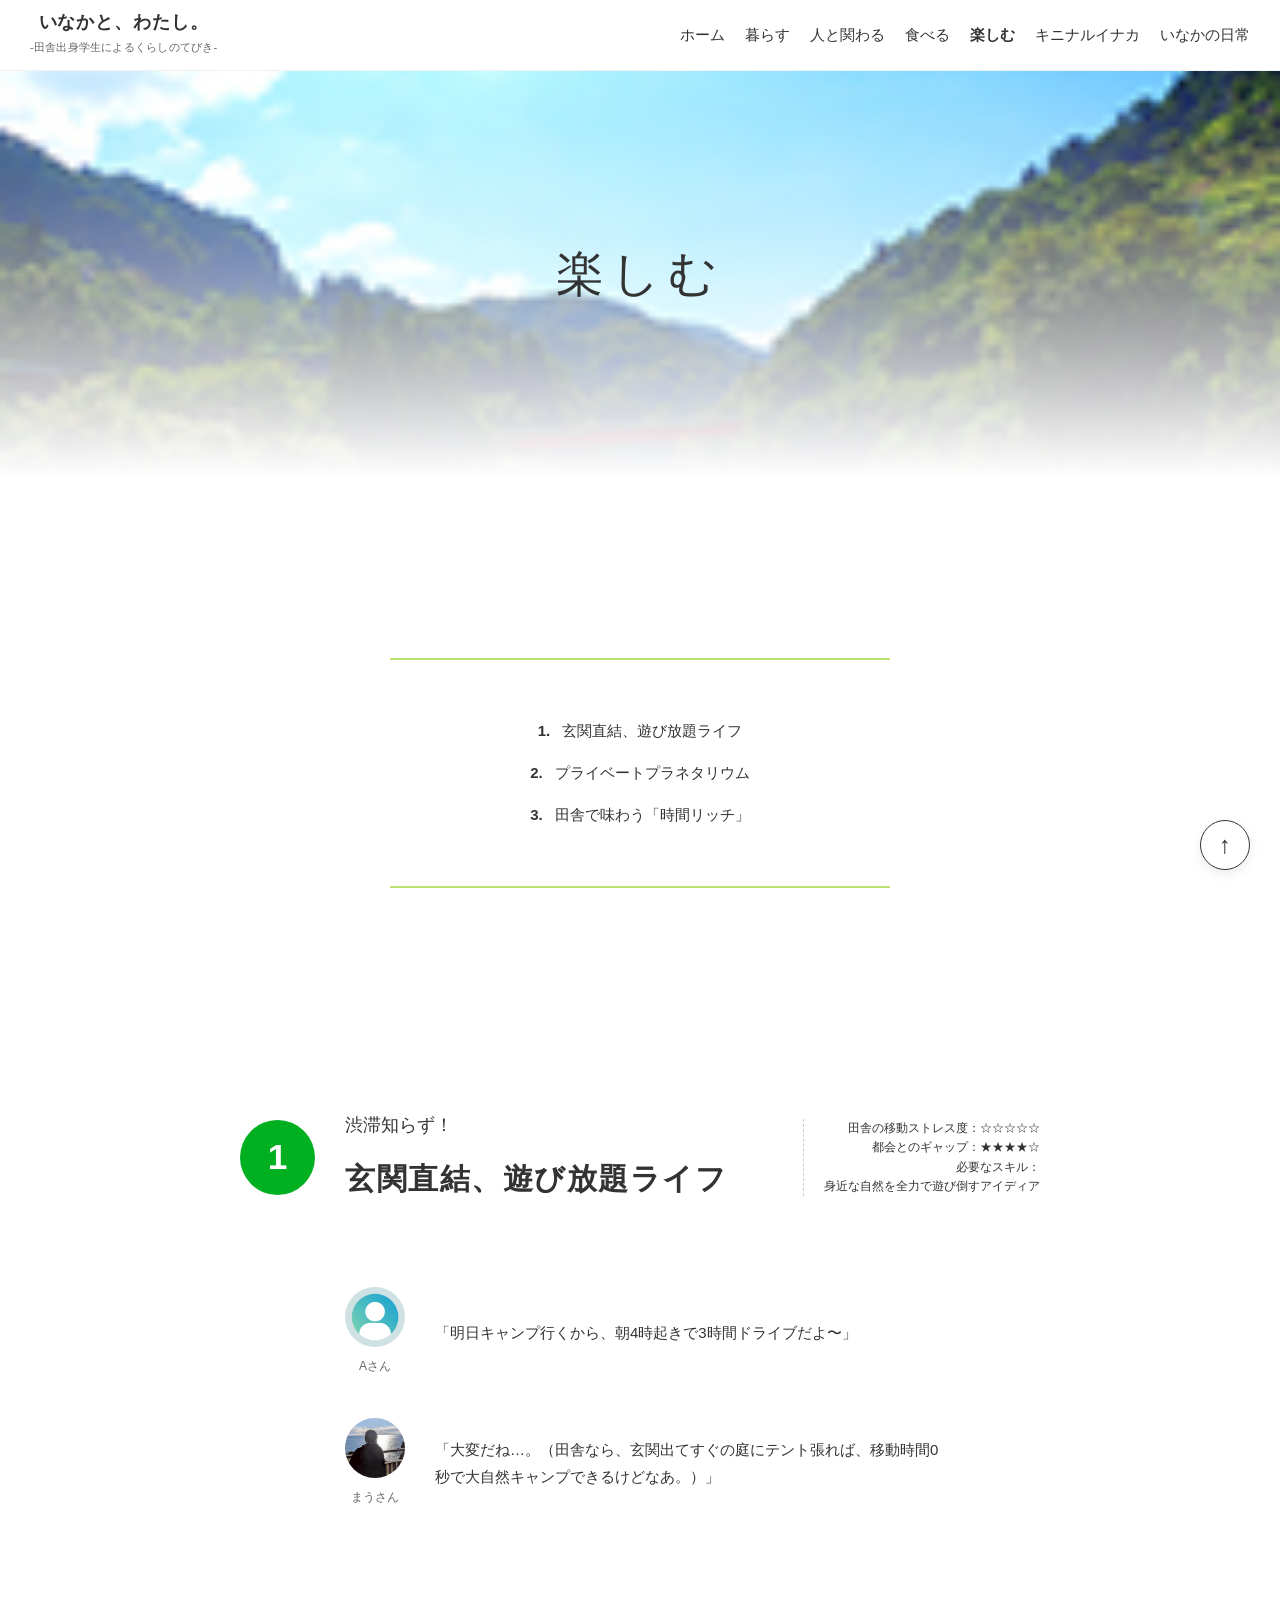
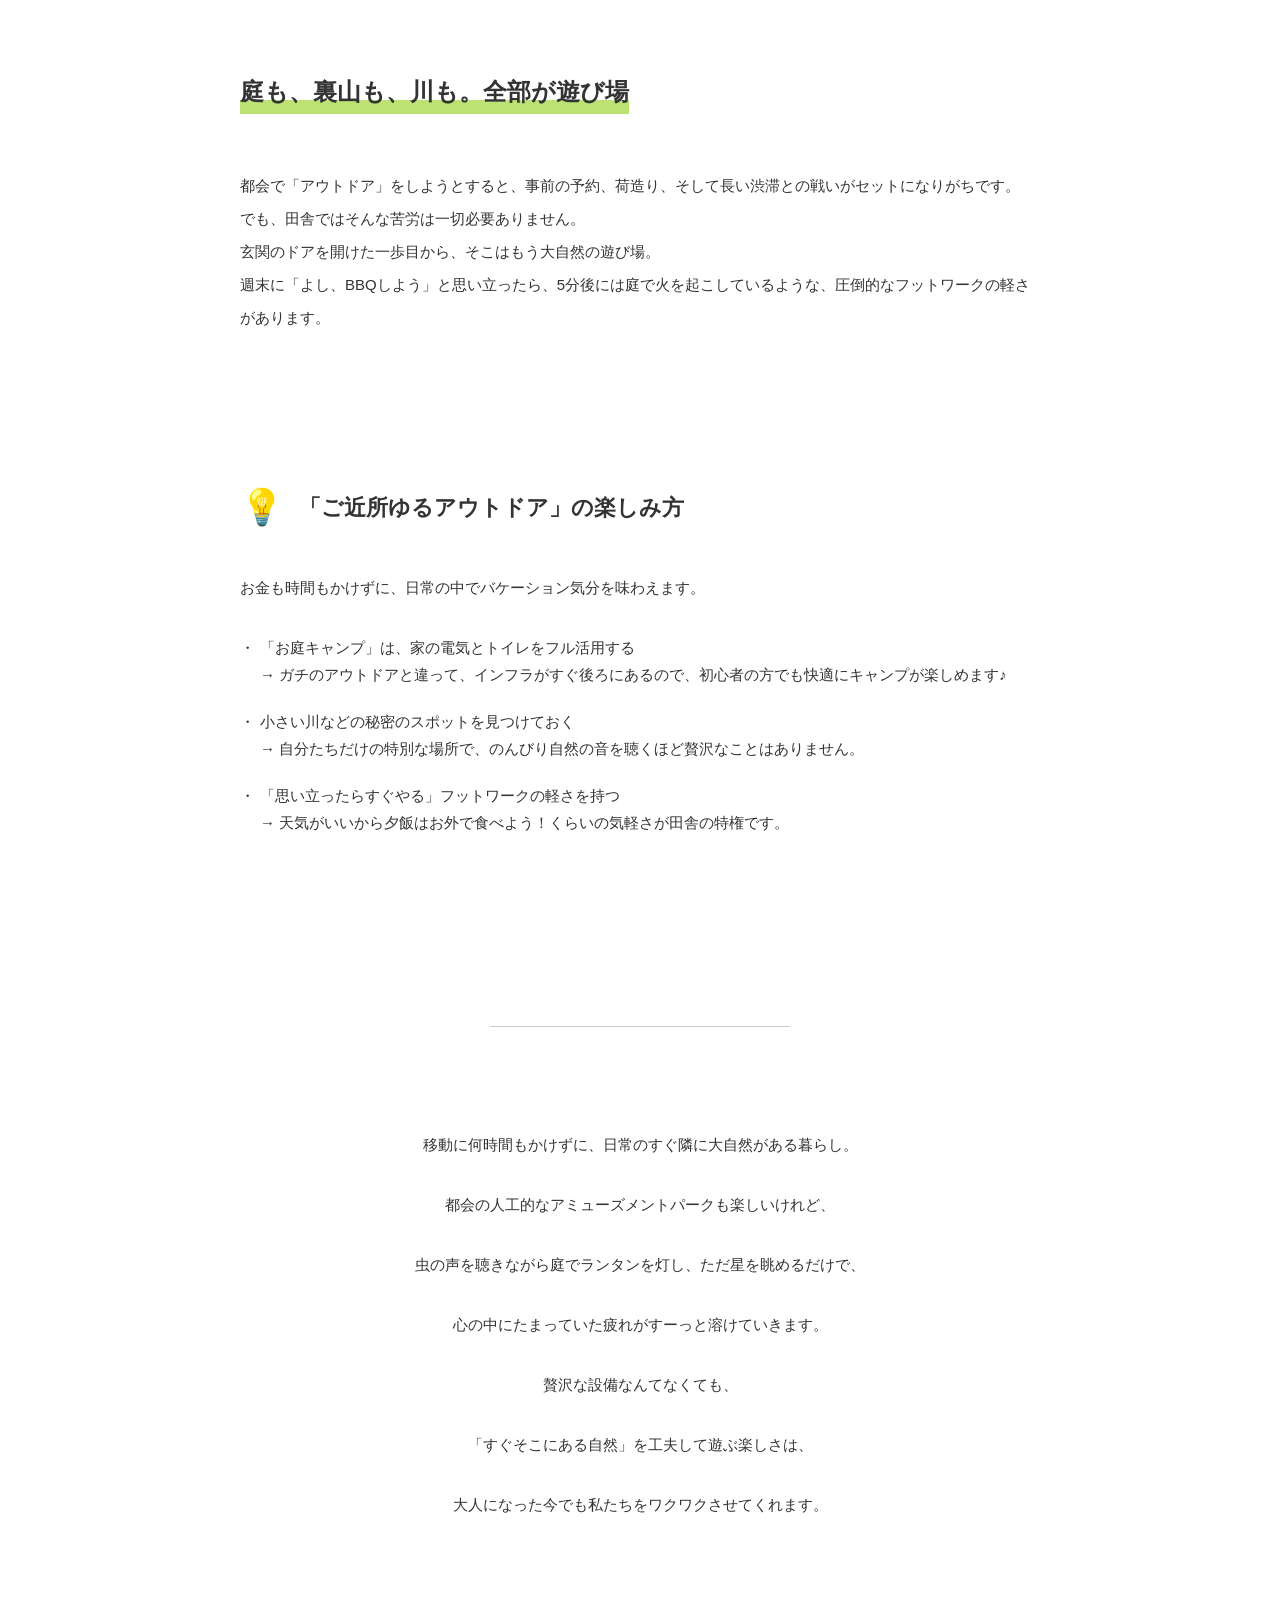
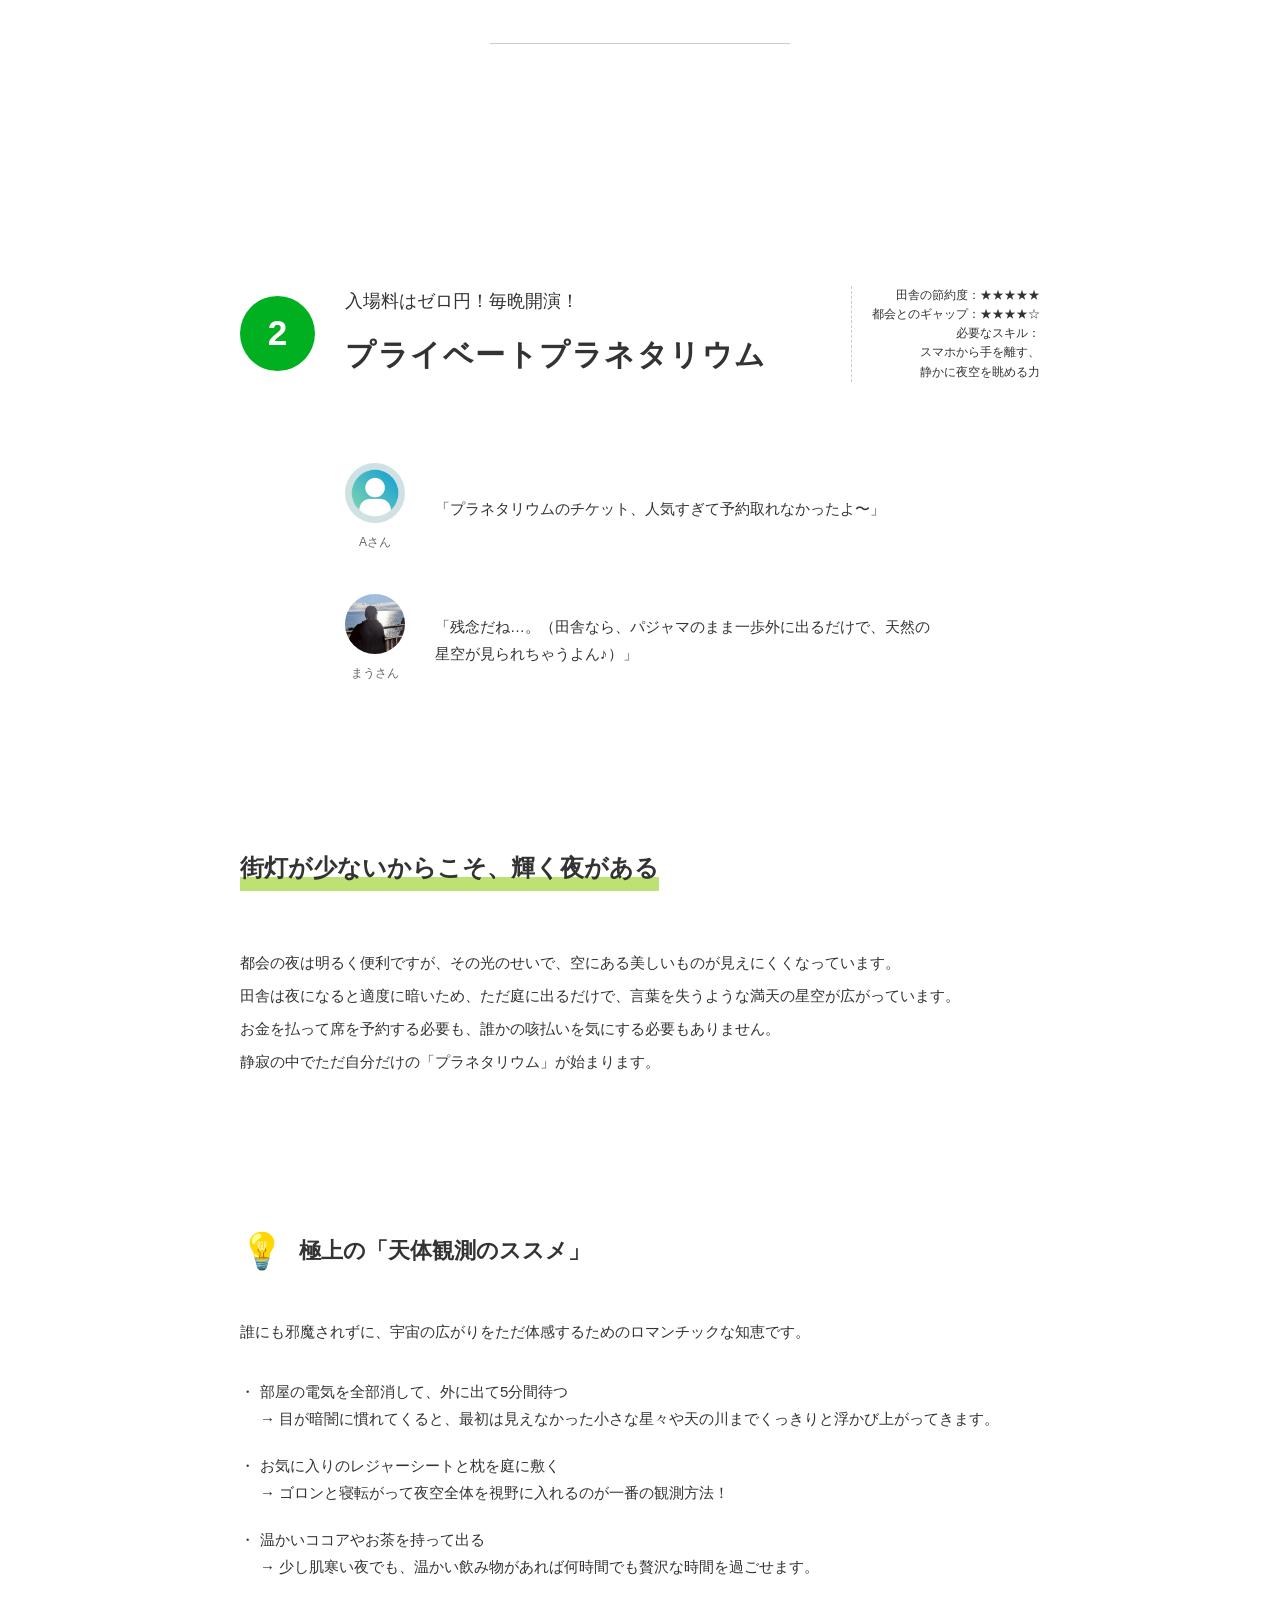
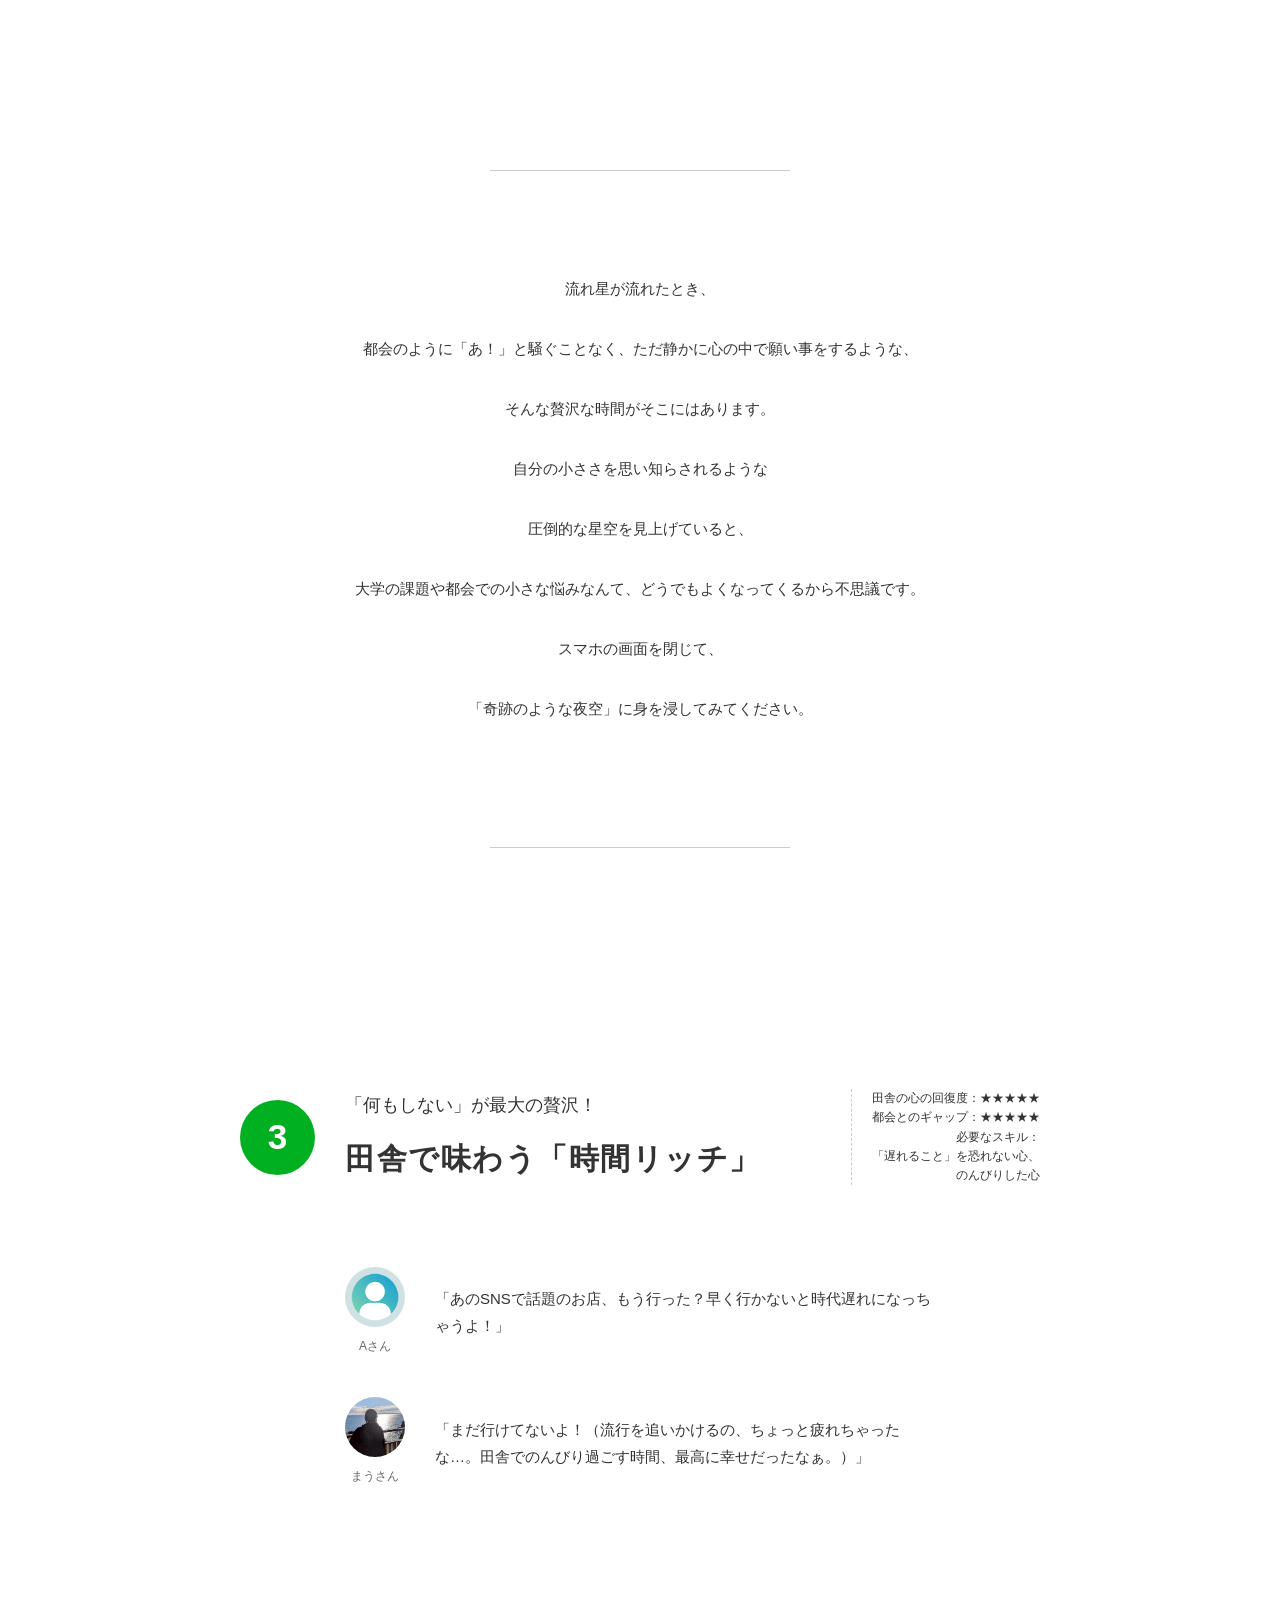
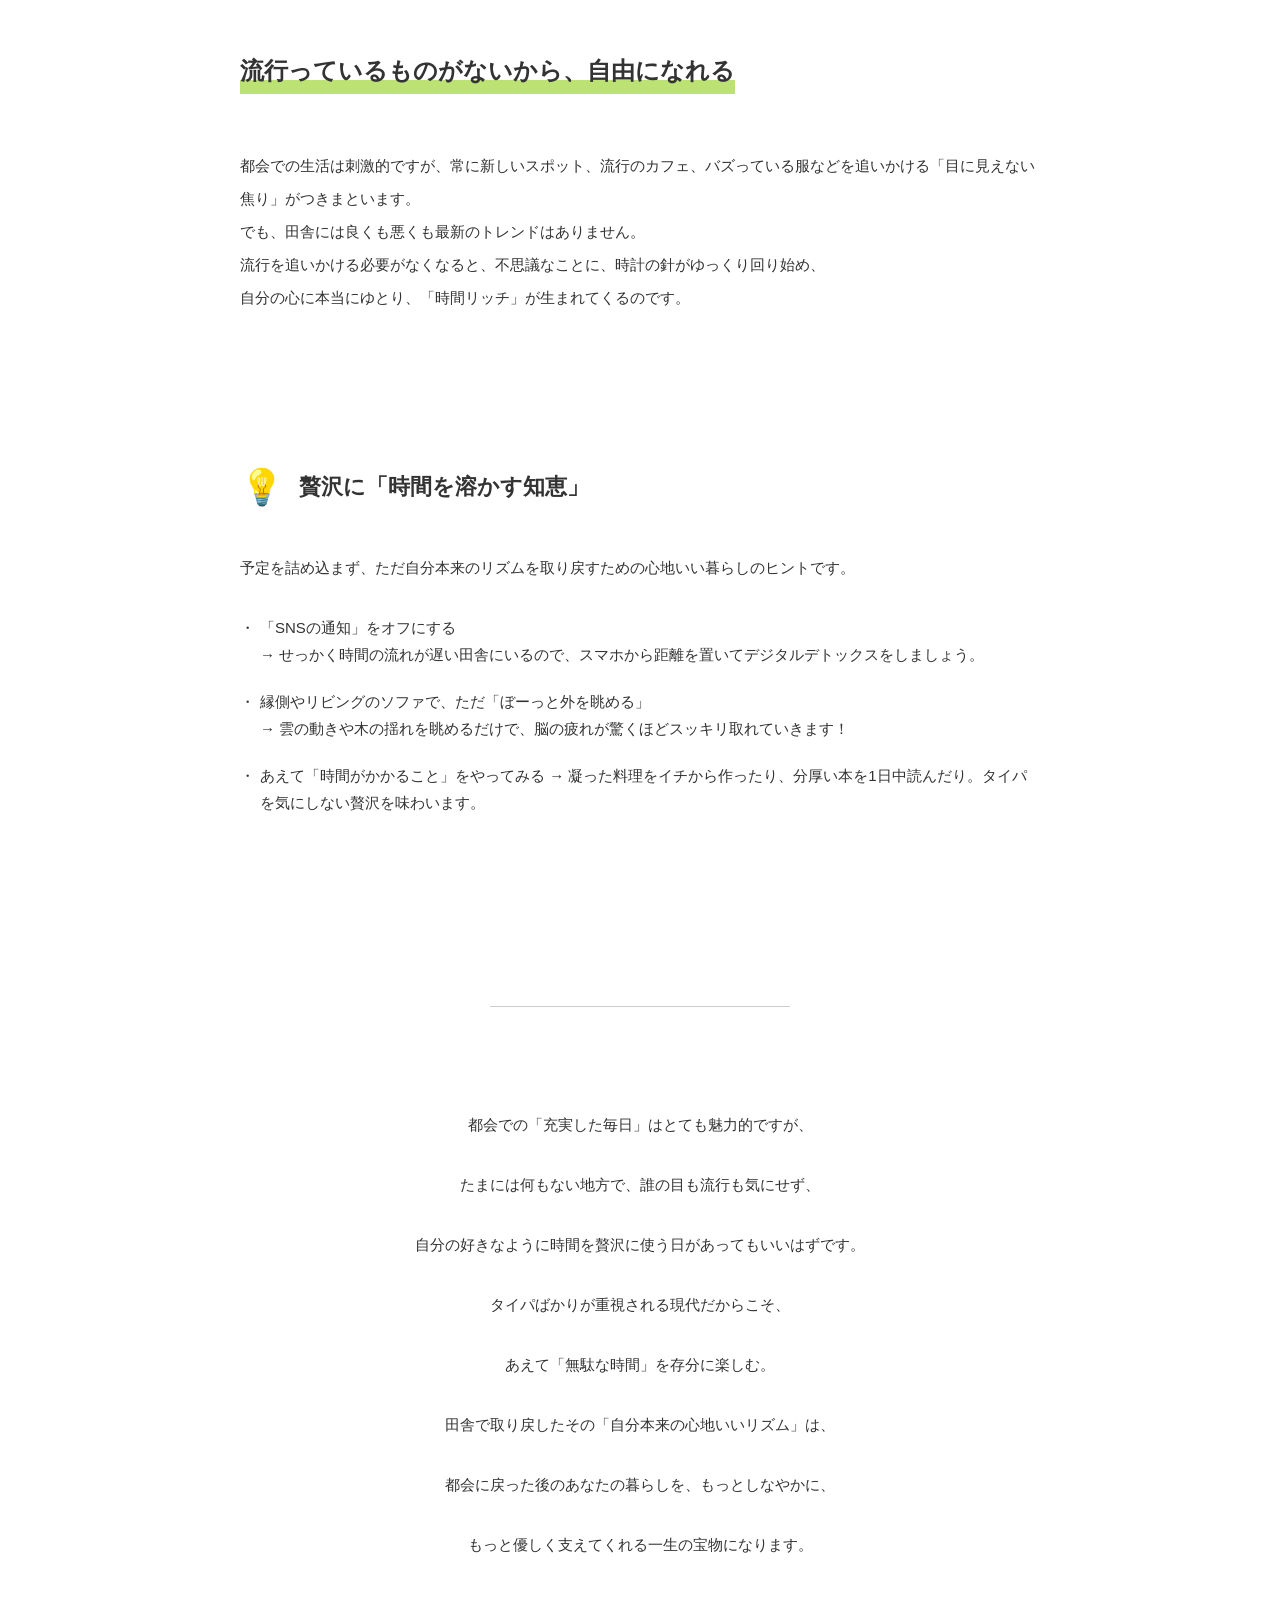
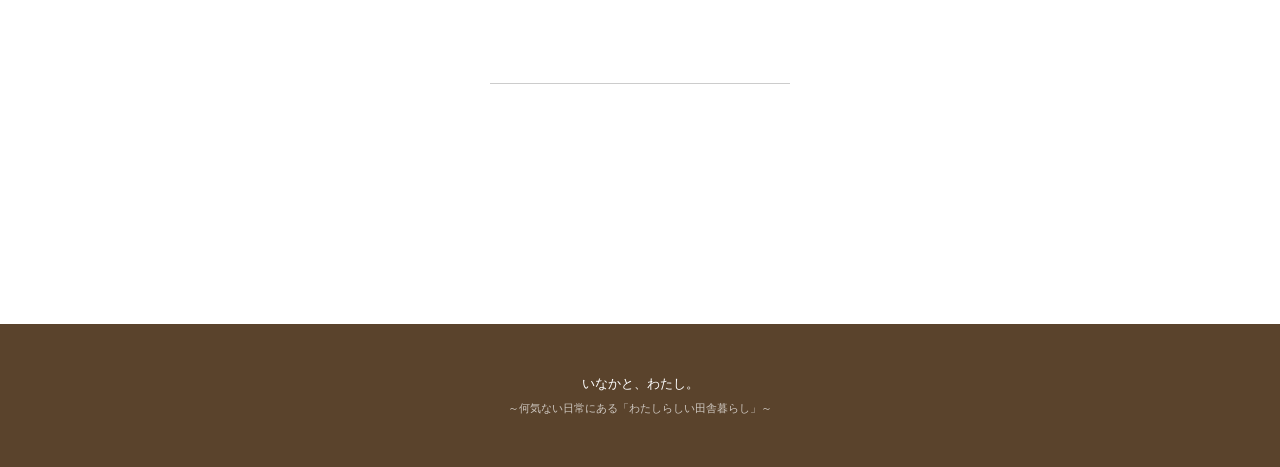
==== commit 2ff88f69: "Add files via upload" ====
--- a/tanoshimu.html
+++ b/tanoshimu.html
@@ -63,7 +63,7 @@
 
   <!-- --- 2. Main Content Area --- -->
   <main class="site-main">
-    <section class="page-hero" style="background-image: linear-gradient(to bottom, rgba(255, 255, 255, 0) 0%, rgba(255, 255, 255, 1) 100%), url('img/3.JPG');">
+    <section class="page-hero" style="background-image: linear-gradient(to bottom, rgba(255, 255, 255, 0) 0%, rgba(255, 255, 255, 1) 100%), url('img/3.png');">
   <h1 class="page-hero__title">楽しむ</h1>
 </section>
 
@@ -114,7 +114,7 @@
               <div class="dialogue-user-wrap">
                 <div class="dialogue-avatar"
                   style="overflow: hidden; display: flex; align-items: center; justify-content: center;">
-                  <img src="img/m1.JPG" alt="まうさん" style="width: 100%; height: 100%; object-fit: cover;">
+                  <img src="img/m1.png" alt="まうさん" style="width: 100%; height: 100%; object-fit: cover;">
                 </div>
                 <span class="dialogue-name">まうさん</span>
               </div>
@@ -193,7 +193,7 @@
               <div class="dialogue-user-wrap">
                 <div class="dialogue-avatar"
                   style="overflow: hidden; display: flex; align-items: center; justify-content: center;">
-                  <img src="img/m1.JPG" alt="まうさん" style="width: 100%; height: 100%; object-fit: cover;">
+                  <img src="img/m1.png" alt="まうさん" style="width: 100%; height: 100%; object-fit: cover;">
                 </div>
                 <span class="dialogue-name">まうさん</span>
               </div>
@@ -271,7 +271,7 @@
               <div class="dialogue-user-wrap">
                 <div class="dialogue-avatar"
                   style="overflow: hidden; display: flex; align-items: center; justify-content: center;">
-                  <img src="img/m1.JPG" alt="まうさん" style="width: 100%; height: 100%; object-fit: cover;">
+                  <img src="img/m1.png" alt="まうさん" style="width: 100%; height: 100%; object-fit: cover;">
                 </div>
                 <span class="dialogue-name">まうさん</span>
               </div>
